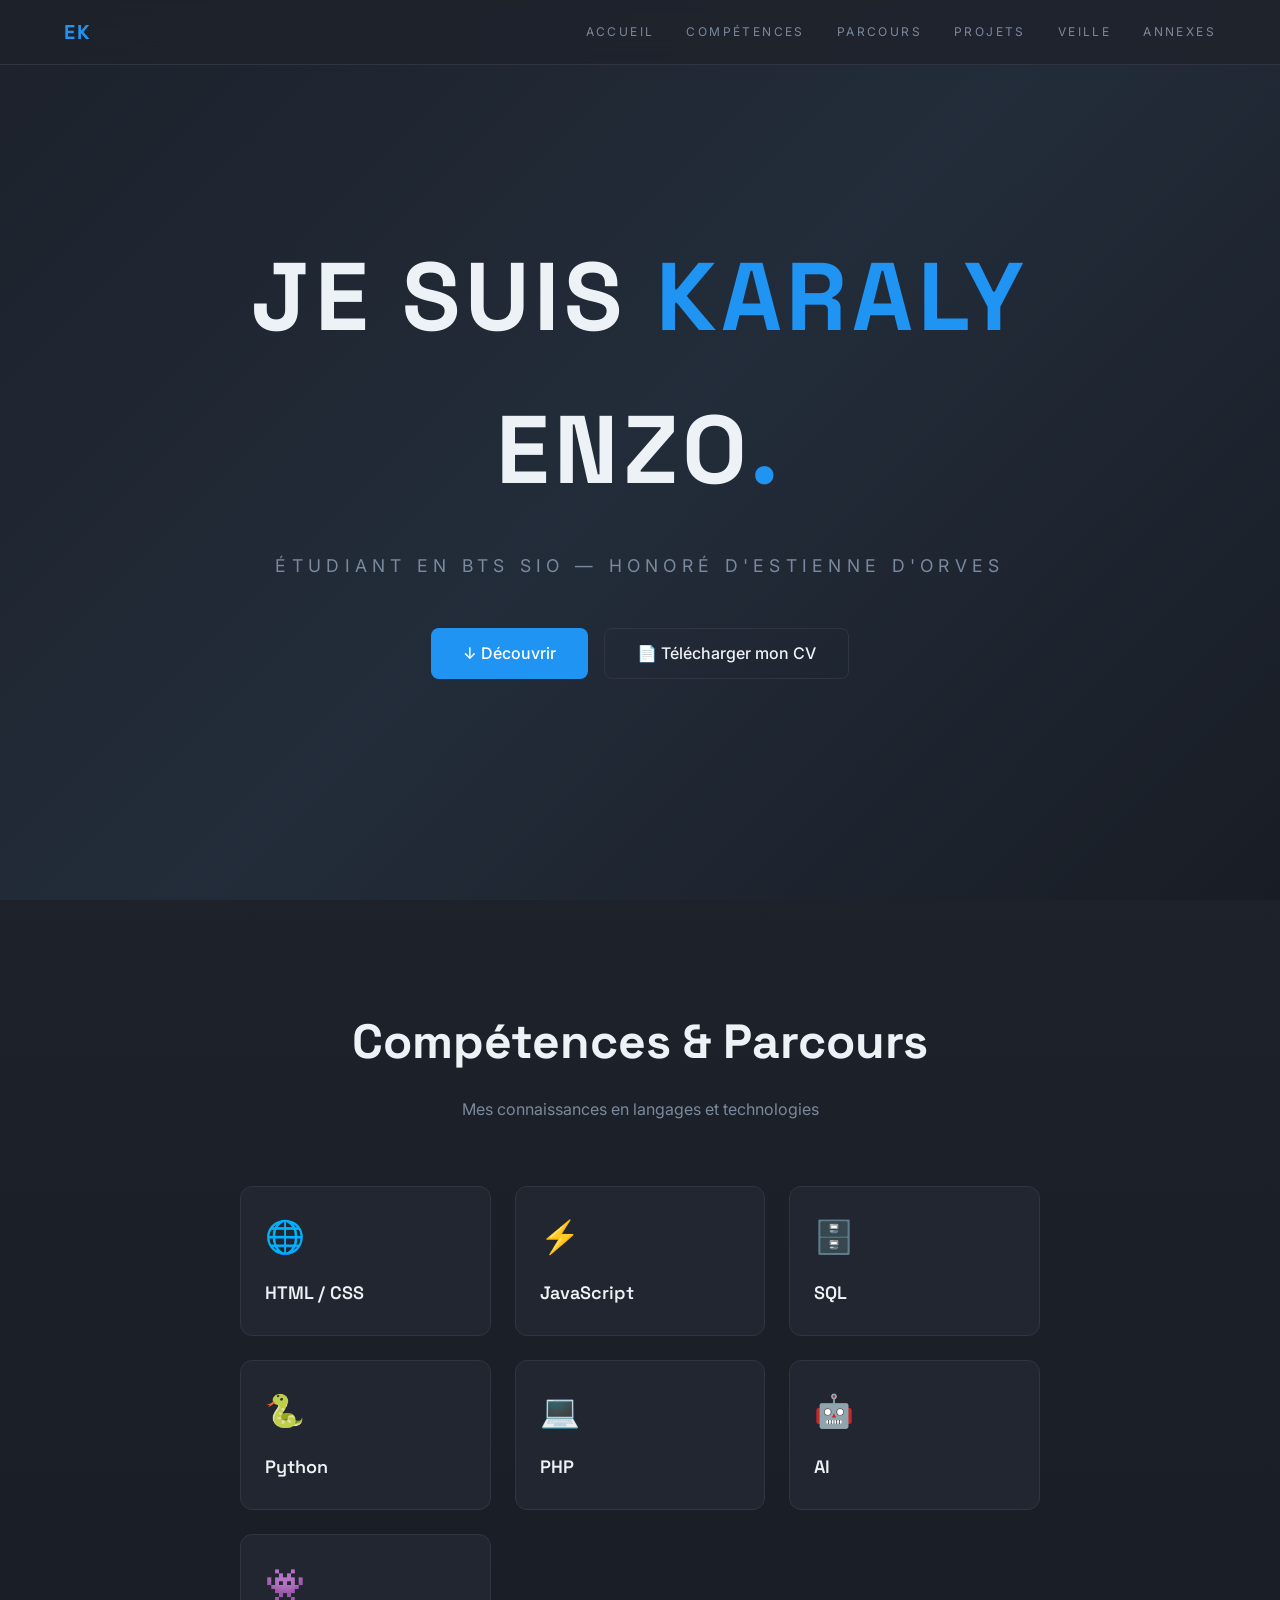
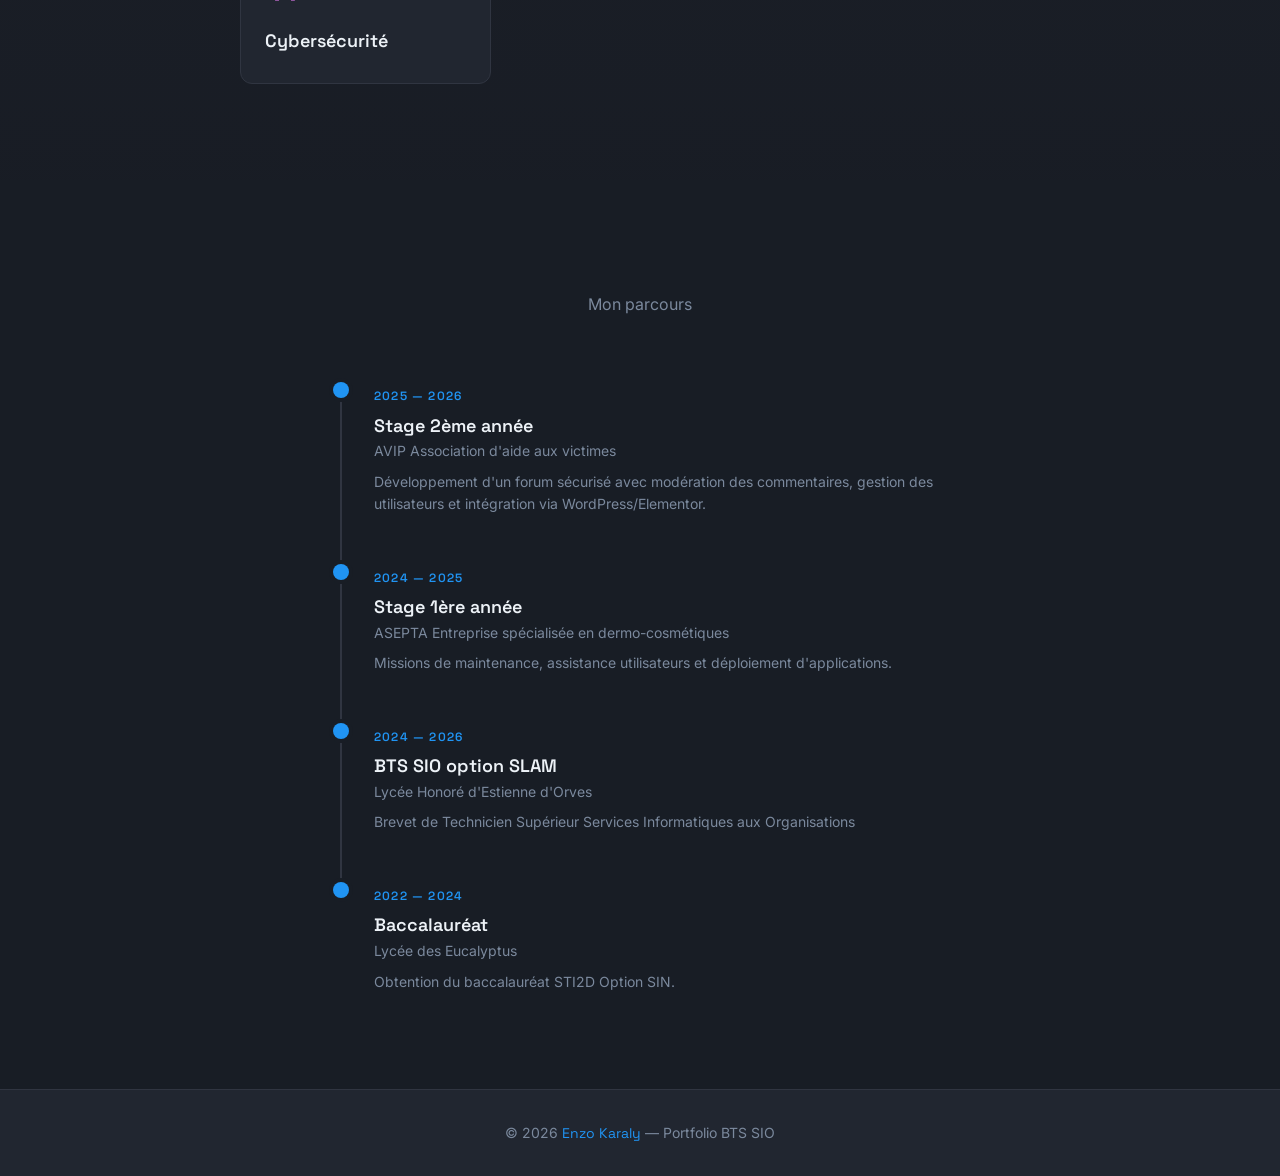
==== index.html @ 3cb305c1 "Add files via upload" ====
<!DOCTYPE html>
<html lang="fr">
<head>
  <meta charset="UTF-8">
  <meta name="viewport" content="width=device-width, initial-scale=1.0">
  <title>Accueil — Enzo Karaly</title>
  <meta name="description" content="Portfolio d'Enzo Karaly, étudiant en BTS SIO SLAM.">
  <link rel="stylesheet" href="style.css">
</head>
<body>
<nav>
  <div class="container">
    <a href="index.html" class="logo">EK</a>
    <div class="nav-links">
      <a href="index.html">Accueil</a>
      <a href="index.html#competences">Compétences</a>
      <a href="index.html#parcours">Parcours</a>
      <a href="projets.html">Projets</a>
      <a href="veille.html">Veille</a>
      <a href="annexes.html">Annexes</a>
    </div>
    <button class="hamburger" onclick="document.getElementById('mobile-menu').style.display = document.getElementById('mobile-menu').style.display === 'block' ? 'none' : 'block'">☰</button>
  </div>
  <div class="mobile-menu" id="mobile-menu">
    <a href="index.html">Accueil</a>
    <a href="index.html#competences">Compétences</a>
    <a href="index.html#parcours">Parcours</a>
    <a href="projets.html">Projets</a>
    <a href="veille.html">Veille</a>
    <a href="annexes.html">Annexes</a>
  </div>
</nav>

<section class="hero">
  <div class="hero-bg"></div>
  <div class="hero-content">
    <h1 class="font-display">JE SUIS <span class="accent">KARALY</span><br>ENZO<span class="accent">.</span></h1>
    <p class="subtitle">Étudiant en BTS SIO — Honoré d'Estienne d'Orves</p>
    <div class="buttons">
      <a href="#competences" class="btn-primary">↓ Découvrir</a>
      <a href="https://e913e2d2-1481-4cc6-b317-d223e9677787.filesusr.com/ugd/e8fa06_d0d378141735467a81538f4a71be8f2c.pdf" target="_blank" class="btn-outline">📄 Télécharger mon CV</a>
    </div>
  </div>
</section>

<section class="skills" id="competences">
  <div class="container">
    <div class="section-header">  
      <h2 class="font-display">Compétences & Parcours</h2>
      <p>Mes connaissances en langages et technologies</p>
    </div>
    <div class="skills-grid">
      <div class="skill-card"><div class="icon">🌐</div><h3>HTML / CSS</h3></div>
      <div class="skill-card"><div class="icon">⚡</div><h3>JavaScript</h3></div>
      <div class="skill-card"><div class="icon">🗄️</div><h3>SQL</h3></div>
      <div class="skill-card"><div class="icon">🐍</div><h3>Python</h3></div>
      <div class="skill-card"><div class="icon">💻</div><h3>PHP</h3></div>
      <div class="skill-card"><div class="icon">🤖</div><h3>AI</h3></div>
      <div class="skill-card"><div class="icon">👾</div><h3>Cybersécurité</h3></div>
    </div>
  </div>
</section>

<section class="timeline" id="parcours">
  <div class="container">
    <div class="section-header">
      <p>Mon parcours</p>
    </div>
    <div class="timeline-items">
      <div class="timeline-item">
        <div class="dot"></div>
        <span class="period">2025 — 2026</span>
        <h3>Stage 2ème année</h3>
        <p class="place">AVIP Association d'aide aux victimes</p>
        <p class="desc">Développement d'un forum sécurisé avec modération des commentaires, gestion des utilisateurs et intégration via WordPress/Elementor.</p>
      </div>
      <div class="timeline-item">
        <div class="dot"></div>
        <span class="period">2024 — 2025</span>
        <h3>Stage 1ère année</h3>
        <p class="place">ASEPTA Entreprise spécialisée en dermo-cosmétiques</p>
        <p class="desc">Missions de maintenance, assistance utilisateurs et déploiement d'applications.</p>
      </div>
      <div class="timeline-item">
        <div class="dot"></div>
        <span class="period">2024 — 2026</span>
        <h3>BTS SIO option SLAM</h3>
        <p class="place">Lycée Honoré d'Estienne d'Orves</p>
        <p class="desc">Brevet de Technicien Supérieur Services Informatiques aux Organisations</p>
      </div>
      <div class="timeline-item">
        <div class="dot"></div>
        <span class="period">2022 — 2024</span>
        <h3>Baccalauréat</h3>
        <p class="place">Lycée des Eucalyptus</p>
        <p class="desc">Obtention du baccalauréat STI2D Option SIN.</p>
      </div>
    </div>
  </div>
</section>

<footer>
  <div class="container">
    <p>&copy; 2026 <span class="accent">Enzo Karaly</span> — Portfolio BTS SIO</p>
  </div>
</footer>
</body>
</html>
---- style.css ----
@import url('https://fonts.googleapis.com/css2?family=Inter:wght@300;400;500;600;700;800;900&family=Space+Grotesk:wght@400;500;600;700&display=swap');

* { margin: 0; padding: 0; box-sizing: border-box; }

:root {
  --bg: hsl(220, 20%, 12%);
  --bg-light: hsl(220, 18%, 16%);
  --bg-section: hsl(220, 18%, 14%);
  --fg: hsl(210, 40%, 95%);
  --primary: hsl(207, 90%, 54%);
  --muted: hsl(215, 15%, 55%);
  --border: hsl(220, 15%, 22%);
  --card: hsl(220, 18%, 16%);
  --secondary: hsl(220, 15%, 20%);
}

body {
  font-family: 'Inter', sans-serif;
  background: var(--bg);
  color: var(--fg);
  line-height: 1.6;
}

.font-display { font-family: 'Space Grotesk', sans-serif; }

a { color: inherit; text-decoration: none; }

.container { max-width: 1200px; margin: 0 auto; padding: 0 1.5rem; }

/* Navbar */
nav {
  position: fixed; top: 0; left: 0; right: 0; z-index: 50;
  background: rgba(30, 34, 43, 0.8);
  backdrop-filter: blur(12px);
  border-bottom: 1px solid var(--border);
}
nav .container {
  display: flex; align-items: center; justify-content: space-between; height: 64px;
}
nav .logo { font-family: 'Space Grotesk', sans-serif; font-size: 1.25rem; font-weight: 700; letter-spacing: 0.1em; color: var(--primary); }
nav .nav-links { display: flex; gap: 2rem; }
nav .nav-links a {
  font-size: 0.75rem; text-transform: uppercase; letter-spacing: 0.2em;
  color: var(--muted); transition: color 0.3s;
}
nav .nav-links a:hover, nav .nav-links a.active { color: var(--primary); }

/* Hamburger */
.hamburger { display: none; background: none; border: none; color: var(--fg); font-size: 1.5rem; cursor: pointer; }
.mobile-menu { display: none; background: var(--card); border-bottom: 1px solid var(--border); padding: 1rem 1.5rem; }
.mobile-menu a { display: block; padding: 0.5rem 0; font-size: 0.75rem; text-transform: uppercase; letter-spacing: 0.2em; color: var(--muted); }

@media (max-width: 768px) {
  nav .nav-links { display: none; }
  .hamburger { display: block; }
}

/* Hero */
.hero {
  min-height: 100vh; display: flex; align-items: center; justify-content: center;
  position: relative; overflow: hidden; text-align: center;
}
.hero-bg {
  position: absolute; inset: 0; background: linear-gradient(135deg, hsl(220,20%,14%) 0%, hsl(215,25%,18%) 50%, hsl(220,20%,12%) 100%);
}
.hero-content { position: relative; z-index: 10; }
.hero h1 { font-family: 'Space Grotesk', sans-serif; font-size: clamp(2.5rem, 8vw, 6rem); font-weight: 700; letter-spacing: 0.05em; margin-bottom: 1.5rem; }
.hero h1 .accent { color: var(--primary); }
.hero .subtitle { font-size: 1.1rem; letter-spacing: 0.3em; text-transform: uppercase; color: var(--muted); }
.hero .buttons { margin-top: 3rem; display: flex; flex-wrap: wrap; gap: 1rem; justify-content: center; }
.btn-primary {
  display: inline-flex; align-items: center; gap: 0.5rem;
  padding: 0.75rem 2rem; background: var(--primary); color: #fff;
  border-radius: 0.5rem; font-weight: 500; transition: opacity 0.3s;
}
.btn-primary:hover { opacity: 0.9; }
.btn-outline {
  display: inline-flex; align-items: center; gap: 0.5rem;
  padding: 0.75rem 2rem; border: 1px solid var(--border); color: var(--fg);
  border-radius: 0.5rem; font-weight: 500; transition: border-color 0.3s, color 0.3s;
}
.btn-outline:hover { border-color: var(--primary); color: var(--primary); }

/* Section headers */
.section-header { text-align: center; margin-bottom: 4rem; }
.section-header .number { color: var(--primary); font-family: 'Space Grotesk', sans-serif; font-size: 0.875rem; letter-spacing: 0.3em; text-transform: uppercase; }
.section-header h2 { font-family: 'Space Grotesk', sans-serif; font-size: clamp(2rem, 5vw, 3rem); font-weight: 700; margin-top: 0.5rem; }
.section-header p { color: var(--muted); margin-top: 1rem; max-width: 500px; margin-left: auto; margin-right: auto; }

/* Skills */
.skills { padding: 6rem 0; background: linear-gradient(180deg, hsl(220,18%,14%) 0%, hsl(220,20%,12%) 100%); }
.skills-grid { display: grid; grid-template-columns: repeat(auto-fit, minmax(250px, 1fr)); gap: 1.5rem; max-width: 800px; margin: 0 auto; }
.skill-card {
  background: var(--card); border: 1px solid var(--border); border-radius: 0.75rem;
  padding: 1.5rem; transition: all 0.3s;
}
.skill-card:hover { border-color: rgba(56, 152, 236, 0.5); transform: translateY(-4px); }
.skill-card .icon { font-size: 2rem; margin-bottom: 1rem; color: var(--primary); }
.skill-card h3 { font-family: 'Space Grotesk', sans-serif; font-weight: 600; font-size: 1.125rem; margin-bottom: 0.25rem; }
.skill-card p { font-size: 0.75rem; color: var(--muted); }

/* Timeline */
.timeline { padding: 6rem 0; }
.timeline-items { max-width: 600px; margin: 0 auto; }
.timeline-item { position: relative; padding-left: 2rem; padding-bottom: 3rem; border-left: 2px solid var(--border); }
.timeline-item:last-child { border-left-color: transparent; padding-bottom: 0; }
.timeline-item .dot {
  position: absolute; left: 0; top: 0; width: 1rem; height: 1rem;
  background: var(--primary); border-radius: 50%; transform: translateX(-9px);
  box-shadow: 0 0 0 4px var(--bg);
}
.timeline-item .period { font-size: 0.75rem; color: var(--primary); font-family: 'Space Grotesk', sans-serif; letter-spacing: 0.1em; font-weight: 600; }
.timeline-item h3 { font-family: 'Space Grotesk', sans-serif; font-weight: 600; font-size: 1.125rem; margin-top: 0.25rem; }
.timeline-item .place { font-size: 0.875rem; color: var(--muted); }
.timeline-item .desc { font-size: 0.875rem; color: var(--muted); margin-top: 0.5rem; line-height: 1.6; }

/* Footer */
footer { border-top: 1px solid var(--border); padding: 2rem 0; background: var(--card); text-align: center; }
footer p { font-size: 0.875rem; color: var(--muted); }
footer .accent { color: var(--primary); font-family: 'Space Grotesk', sans-serif; }

/* Project cards */
.projects-grid { display: grid; grid-template-columns: repeat(auto-fit, minmax(300px, 1fr)); gap: 2rem; max-width: 1000px; margin: 0 auto; }
.project-card {
  background: var(--card); border: 1px solid var(--border); border-radius: 0.75rem;
  overflow: hidden; transition: all 0.3s;
}
.project-card:hover { border-color: rgba(56,152,236,0.5); transform: translateY(-4px); }
.project-card img { width: 100%; height: 192px; object-fit: cover; transition: transform 0.5s; }
.project-card:hover img { transform: scale(1.05); }
.project-card .card-body { padding: 1.5rem; }
.project-card .card-title { display: flex; align-items: center; gap: 0.75rem; margin-bottom: 0.75rem; }
.project-card h3 { font-family: 'Space Grotesk', sans-serif; font-weight: 600; font-size: 1.125rem; }
.project-card .card-desc { font-size: 0.875rem; color: var(--muted); line-height: 1.6; margin-bottom: 1rem; }
.project-card .card-link { font-size: 0.875rem; color: var(--primary); display: inline-flex; align-items: center; gap: 0.5rem; }
.project-card .card-link:hover { text-decoration: underline; }

/* Veille */
.veille-section { padding: 7rem 0 6rem; }
.veille-card {
  background: var(--card); border: 1px solid var(--border); border-radius: 0.75rem;
  padding: 2rem; margin-bottom: 2rem;
}
.veille-card .card-header { display: flex; align-items: center; gap: 0.75rem; margin-bottom: 1.5rem; }
.veille-card .card-header h3 { font-family: 'Space Grotesk', sans-serif; font-size: 1.25rem; font-weight: 600; }
.veille-card .icon-circle { width: 1.5rem; height: 1.5rem; color: var(--primary); }
.veille-list { list-style: none; }
.veille-list li { display: flex; align-items: flex-start; gap: 0.5rem; font-size: 0.875rem; color: var(--muted); margin-bottom: 0.5rem; }
.veille-list .bullet { color: var(--primary); margin-top: 2px; }
.veille-row { display: flex; flex-direction: column; gap: 0.25rem; padding: 0.75rem; background: var(--secondary); border-radius: 0.5rem; margin-bottom: 0.75rem; }
.veille-row .label { font-family: 'Space Grotesk', sans-serif; font-weight: 600; color: var(--primary); min-width: 160px; }
.veille-row .text { font-size: 0.875rem; color: var(--muted); }
.two-cols { display: grid; grid-template-columns: 1fr 1fr; gap: 2rem; }
@media (max-width: 768px) { .two-cols { grid-template-columns: 1fr; } }
.sub-title { font-family: 'Space Grotesk', sans-serif; font-weight: 600; font-size: 0.75rem; text-transform: uppercase; letter-spacing: 0.1em; color: var(--primary); margin-bottom: 0.75rem; }
.conclusion-card {
  background: rgba(56,152,236,0.1); border: 1px solid rgba(56,152,236,0.3);
  border-radius: 0.75rem; padding: 2rem;
}
.conclusion-card h3 { font-family: 'Space Grotesk', sans-serif; font-size: 1.25rem; font-weight: 600; margin-bottom: 1rem; }
.conclusion-card p { color: var(--muted); line-height: 1.6; margin-bottom: 1rem; }
.conclusion-card blockquote { border-left: 4px solid var(--primary); padding-left: 1rem; font-style: italic; color: rgba(210,220,240,0.8); }

/* Annexes */
.annexes-grid { display: grid; grid-template-columns: repeat(auto-fit, minmax(250px, 1fr)); gap: 1.5rem; }
.annexe-card {
  background: var(--card); border: 1px solid var(--border); border-radius: 0.75rem;
  padding: 2rem; text-align: center; transition: all 0.3s; display: flex; flex-direction: column; align-items: center;
}
.annexe-card:hover { border-color: rgba(56,152,236,0.5); transform: translateY(-4px); }
.annexe-card .icon { font-size: 3rem; color: var(--primary); margin-bottom: 1rem; }
.annexe-card h3 { font-family: 'Space Grotesk', sans-serif; font-weight: 600; font-size: 1.125rem; margin-bottom: 0.5rem; }
.annexe-card p { font-size: 0.875rem; color: var(--muted); margin-bottom: 1rem; }
.annexe-card .link { font-size: 0.875rem; color: var(--primary); display: inline-flex; align-items: center; gap: 0.5rem; }

/* Project detail screenshots gallery */
.project-detail .screenshots {
  display: grid;
  grid-template-columns: repeat(auto-fit, minmax(220px, 1fr));
  gap: 1rem;
  margin-top: 1rem;
}
.screenshot-card {
  background: var(--card);
  border: 1px solid var(--border);
  border-radius: 0.5rem;
  overflow: hidden;
  padding: 0.5rem;
  text-align: center;
}
.screenshot-card img { width: 100%; height: 160px; object-fit: cover; display: block; border-radius: 4px; }
.screenshot-card figcaption { margin-top: 0.5rem; font-size: 0.875rem; color: var(--muted); }

@media (min-width: 900px) {
  .project-detail .screenshots { grid-template-columns: repeat(3, 1fr); }
  .screenshot-card img { height: 180px; }
}

/* Auth form tweaks */
.auth-page { padding: 6rem 0; }
.auth-form { max-width: 420px; margin-top: 1.5rem; display: grid; gap: 0.75rem; }
.auth-form label { font-size: 0.85rem; color: var(--muted); }
.auth-form input { padding: 0.75rem 0.9rem; border-radius: 4px; border: 1px solid var(--border); background: transparent; color: var(--fg); }
.auth-form button { margin-top: 0.5rem; padding: 0.75rem 1rem; background: var(--primary); color: #fff; border: none; border-radius: 6px; cursor: pointer; }

/* Lightbox */
.lightbox {
  position: fixed; inset: 0; display: none; align-items: center; justify-content: center; z-index: 9999;
  background: rgba(0,0,0,0.75);
}
.lightbox.open { display: flex; }
.lightbox-content { max-width: 90%; max-height: 90%; position: relative; }
.lightbox-content img { width: auto; max-width: 100%; max-height: 100%; border-radius: 6px; display: block; }
.lightbox-caption { margin-top: 0.5rem; color: var(--fg); text-align: center; font-size: 0.95rem; }
.lightbox-close {
  position: absolute; top: -12px; right: -12px; background: #fff; color: #222; border-radius: 50%; width: 36px; height: 36px; display:flex; align-items:center; justify-content:center; cursor:pointer; box-shadow: 0 6px 20px rgba(0,0,0,0.4);
}
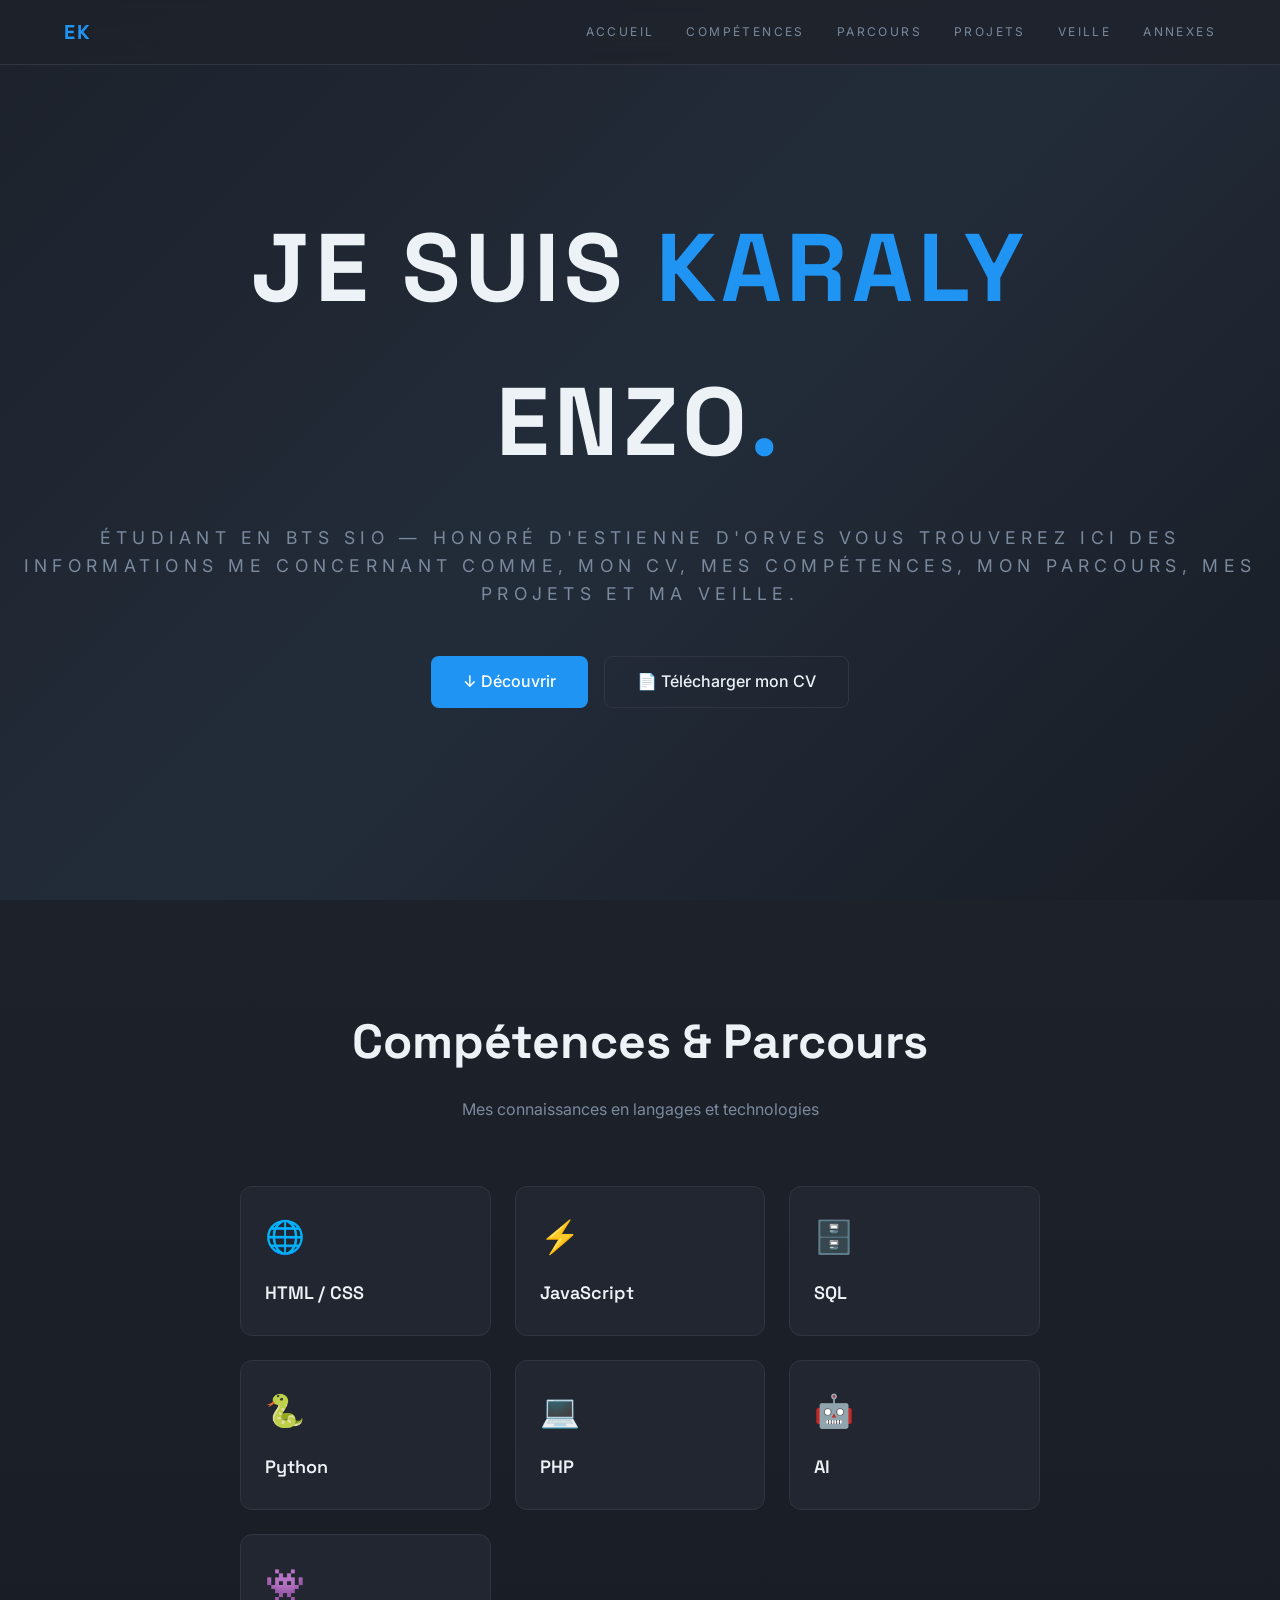
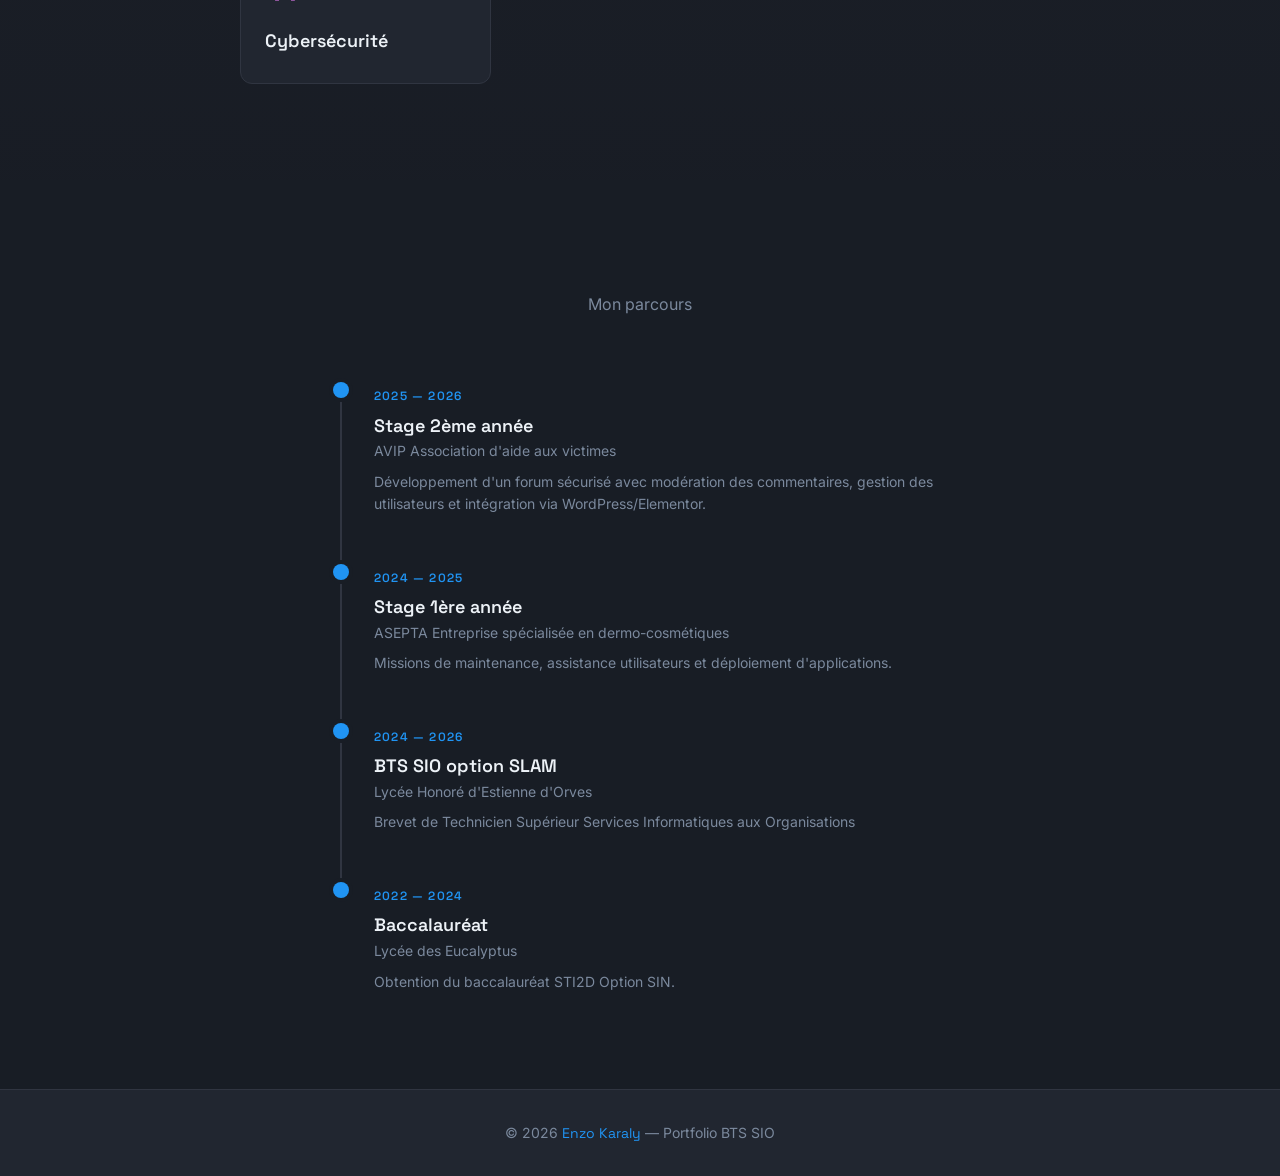
==== commit 551f34a2: "Update subtitle with additional information Expanded subtitle to include additional information abou" ====
--- a/index.html
+++ b/index.html
@@ -35,7 +35,8 @@
   <div class="hero-bg"></div>
   <div class="hero-content">
     <h1 class="font-display">JE SUIS <span class="accent">KARALY</span><br>ENZO<span class="accent">.</span></h1>
-    <p class="subtitle">Étudiant en BTS SIO — Honoré d'Estienne d'Orves</p>
+    <p class="subtitle">Étudiant en BTS SIO — Honoré d'Estienne d'Orves
+    Vous trouverez ici des informations me concernant comme, mon cv, mes compétences, mon parcours, mes projets et ma veille.</p>
     <div class="buttons">
       <a href="#competences" class="btn-primary">↓ Découvrir</a>
       <a href="https://e913e2d2-1481-4cc6-b317-d223e9677787.filesusr.com/ugd/e8fa06_d0d378141735467a81538f4a71be8f2c.pdf" target="_blank" class="btn-outline">📄 Télécharger mon CV</a>
@@ -105,4 +106,4 @@
   </div>
 </footer>
 </body>
-</html>+</html>
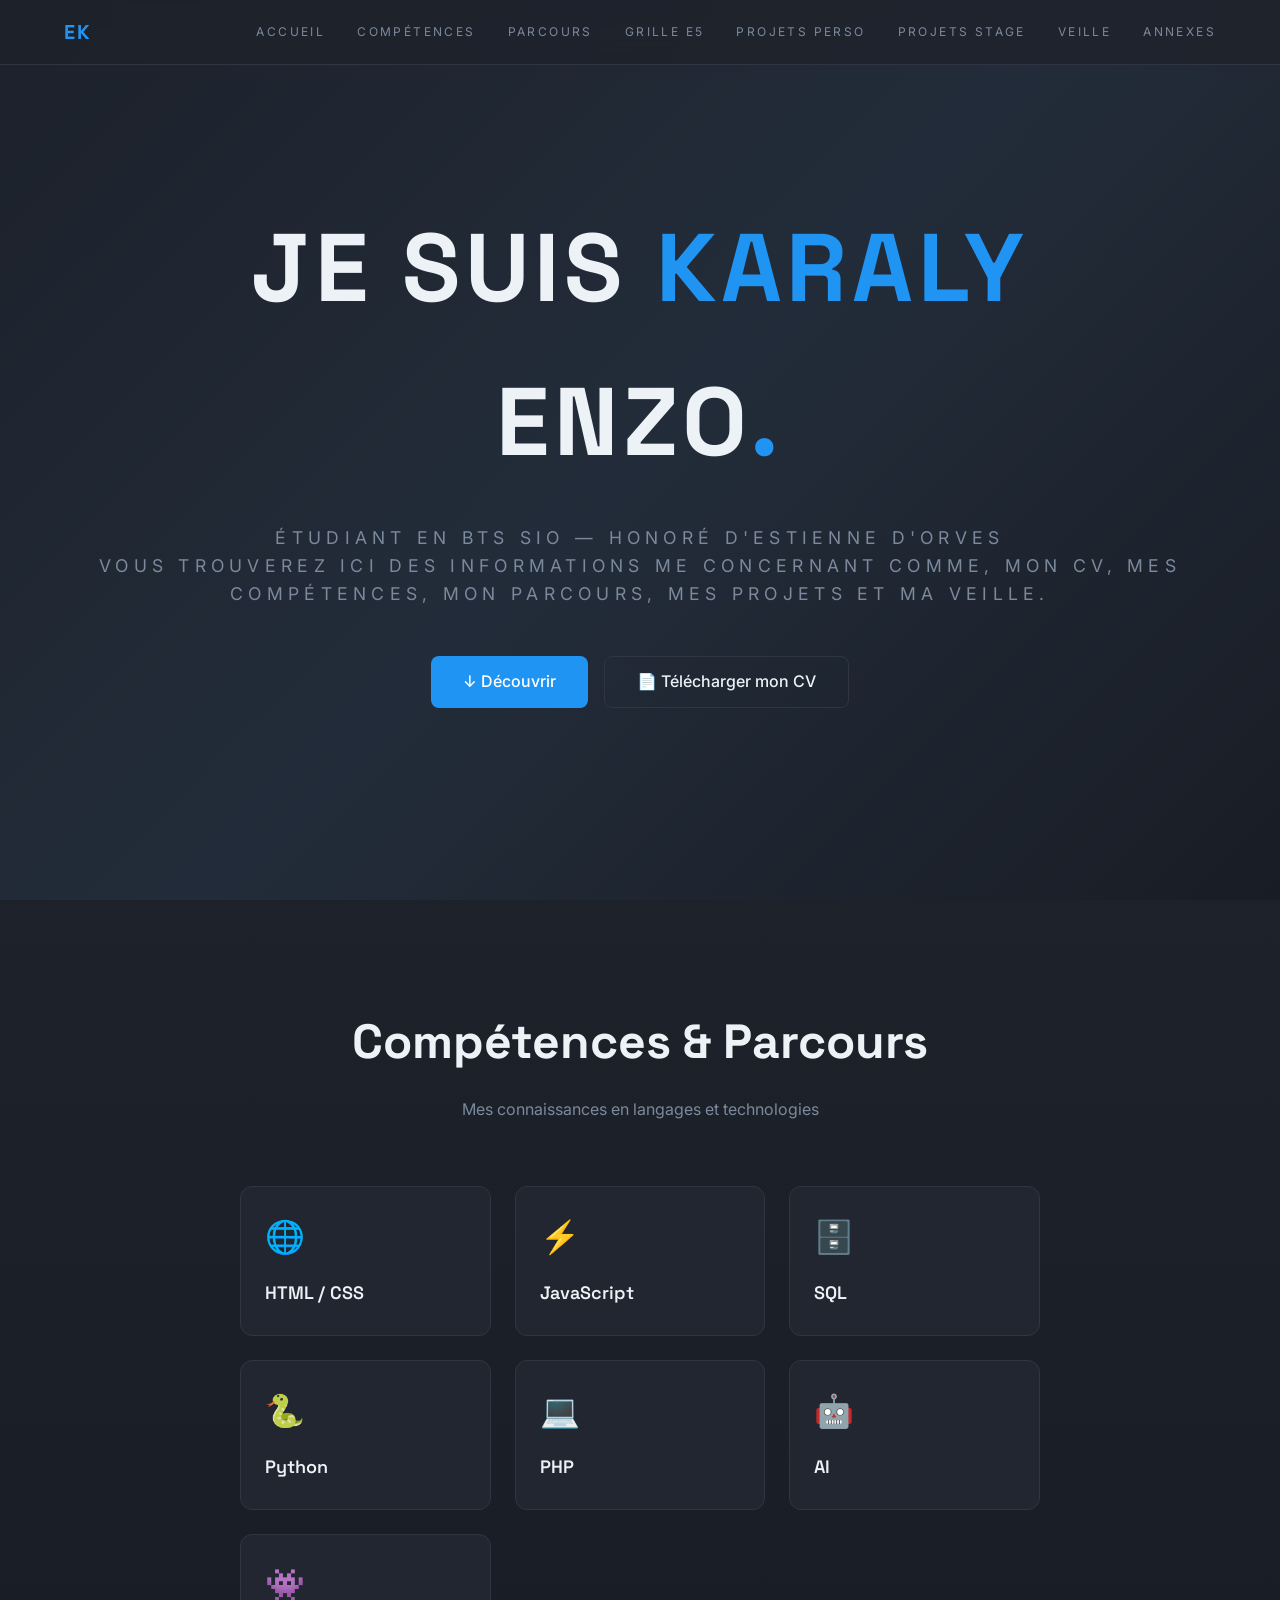
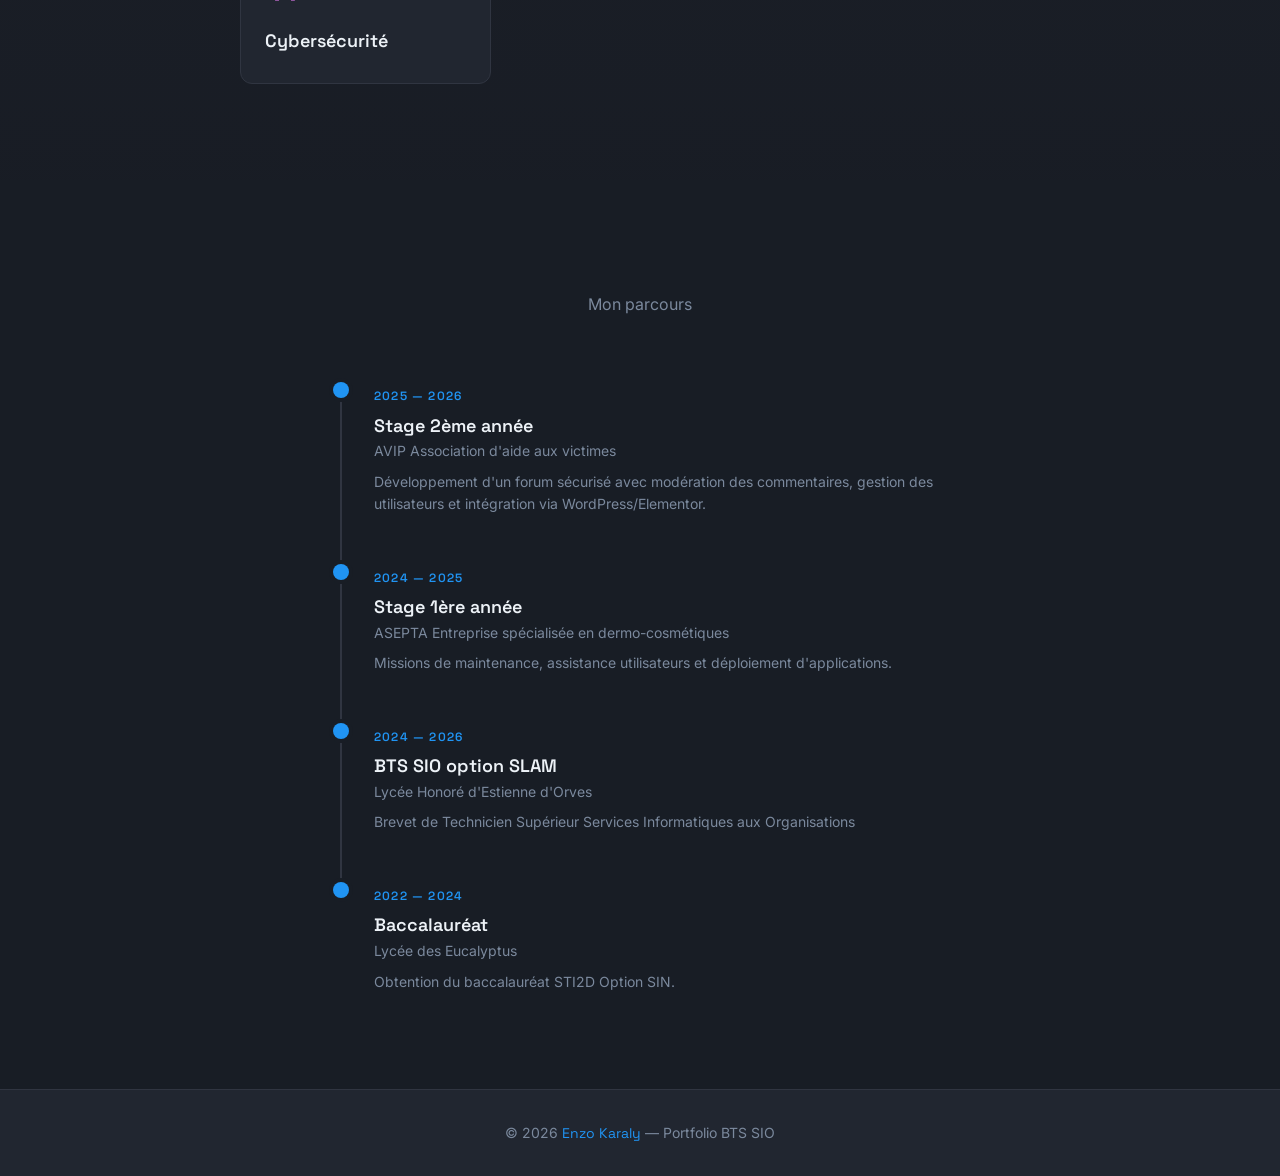
==== commit 717bc0f8: "Update index.html" ====
--- a/index.html
+++ b/index.html
@@ -15,7 +15,9 @@
       <a href="index.html">Accueil</a>
       <a href="index.html#competences">Compétences</a>
       <a href="index.html#parcours">Parcours</a>
-      <a href="projets.html">Projets</a>
+      <a href="index.html#parcours">Grille E5</a>
+      <a href="projets.html">Projets perso</a>
+      <a href="projets.html">Projets stage</a>
       <a href="veille.html">Veille</a>
       <a href="annexes.html">Annexes</a>
     </div>
@@ -25,7 +27,9 @@
     <a href="index.html">Accueil</a>
     <a href="index.html#competences">Compétences</a>
     <a href="index.html#parcours">Parcours</a>
-    <a href="projets.html">Projets</a>
+    <a href="index.html#parcours">Grille E5</a>
+    <a href="projets.html">Projets perso</a>
+    <a href="projets.html">Projets stage</a>
     <a href="veille.html">Veille</a>
     <a href="annexes.html">Annexes</a>
   </div>
@@ -35,8 +39,8 @@
   <div class="hero-bg"></div>
   <div class="hero-content">
     <h1 class="font-display">JE SUIS <span class="accent">KARALY</span><br>ENZO<span class="accent">.</span></h1>
-    <p class="subtitle">Étudiant en BTS SIO — Honoré d'Estienne d'Orves
-    Vous trouverez ici des informations me concernant comme, mon cv, mes compétences, mon parcours, mes projets et ma veille.</p>
+    <p class="subtitle">Étudiant en BTS SIO — Honoré d'Estienne d'Orves</p>
+    <p class="subtitle">Vous trouverez ici des informations me concernant comme, mon cv, mes compétences, mon parcours, mes projets et ma veille.</p>
     <div class="buttons">
       <a href="#competences" class="btn-primary">↓ Découvrir</a>
       <a href="https://e913e2d2-1481-4cc6-b317-d223e9677787.filesusr.com/ugd/e8fa06_d0d378141735467a81538f4a71be8f2c.pdf" target="_blank" class="btn-outline">📄 Télécharger mon CV</a>
